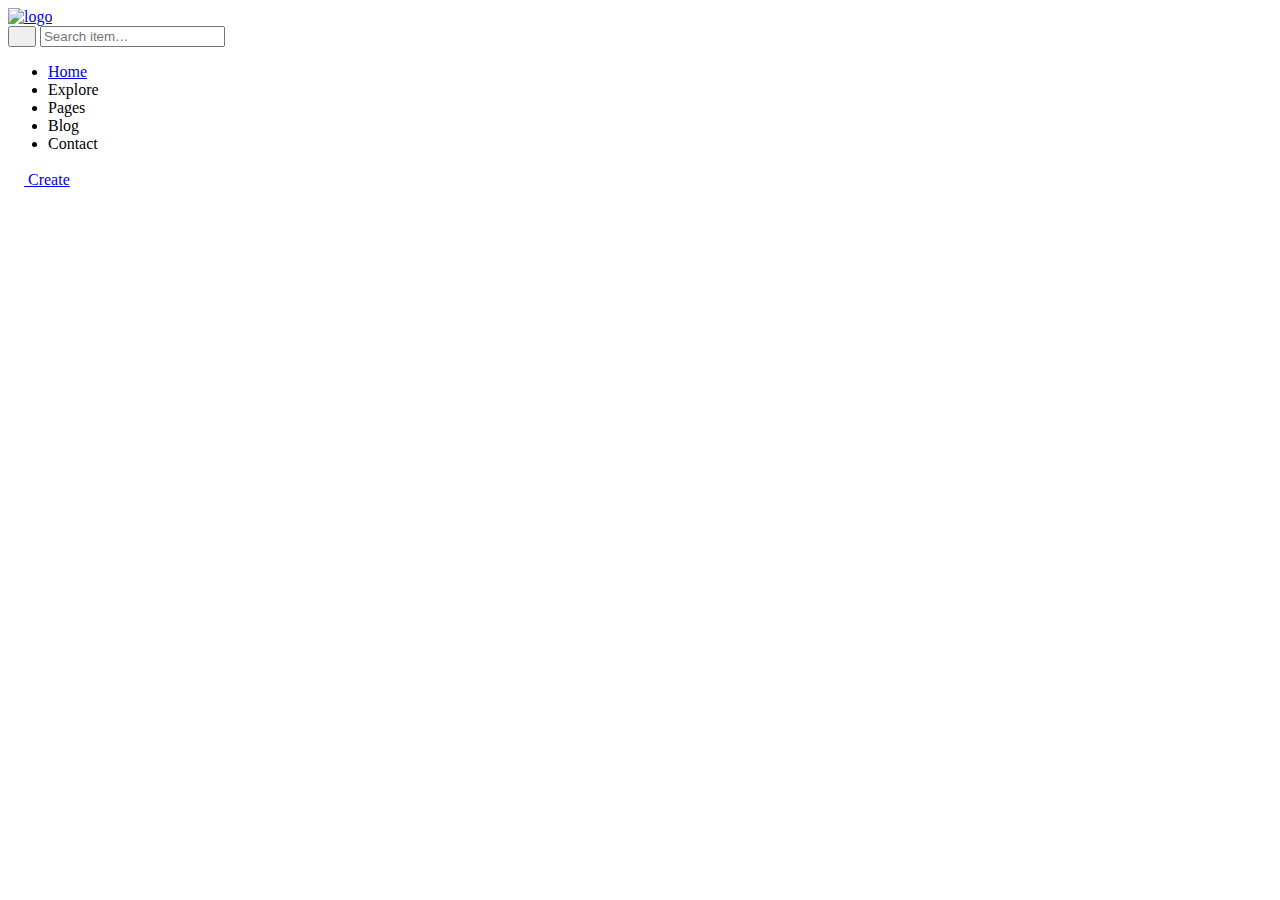
==== index.html @ 5efc287f "first commit" ====
<!DOCTYPE html>
<html lang="en">
<head>
    <meta charset="UTF-8">
    <meta http-equiv="X-UA-Compatible" content="IE=edge">
    <meta name="viewport" content="width=, initial-scale=1.0">
    <title>Anefty || NFT Marketplace</title>
    <link rel="icon" href="HTML_Template/favicon.png">
    <link rel="stylesheet" href="estilos.css">
</head>

<body>

    <header class="header">
        <div class="header-main">
            <div class="logo">
                <a href="#">
                    <img src="HTML_template/assets/img/sticky-logo.svg" alt="logo">
                </a>
            </div>

            <form class="search" action="#">
                <div class="form-group">
                    <button type="submit">
                        <img src="HTML_Template/assets/img/icons/search.svg" alt="search-button">
                    </button>

                    <input type="text" class="form-control" placeholder="Search item…">
                </div>
            </form>

            <nav class="nav-desktop">
                <ul class="nav_label">
                    <li> <a href="#">Home</a></li>
                    <li>Explore</li>
                    <li>Pages</li>
                    <li>Blog</li>
                    <li>Contact</li>
                </ul>
            </nav>

            <div class="create">
                <a href="#">
                    <img src="HTML_Template/assets/img/icons/create-icon.svg" alt="create" class="create_icon"> Create
                </a>
            </div>

        </div>
    </header>

</body>
</html>
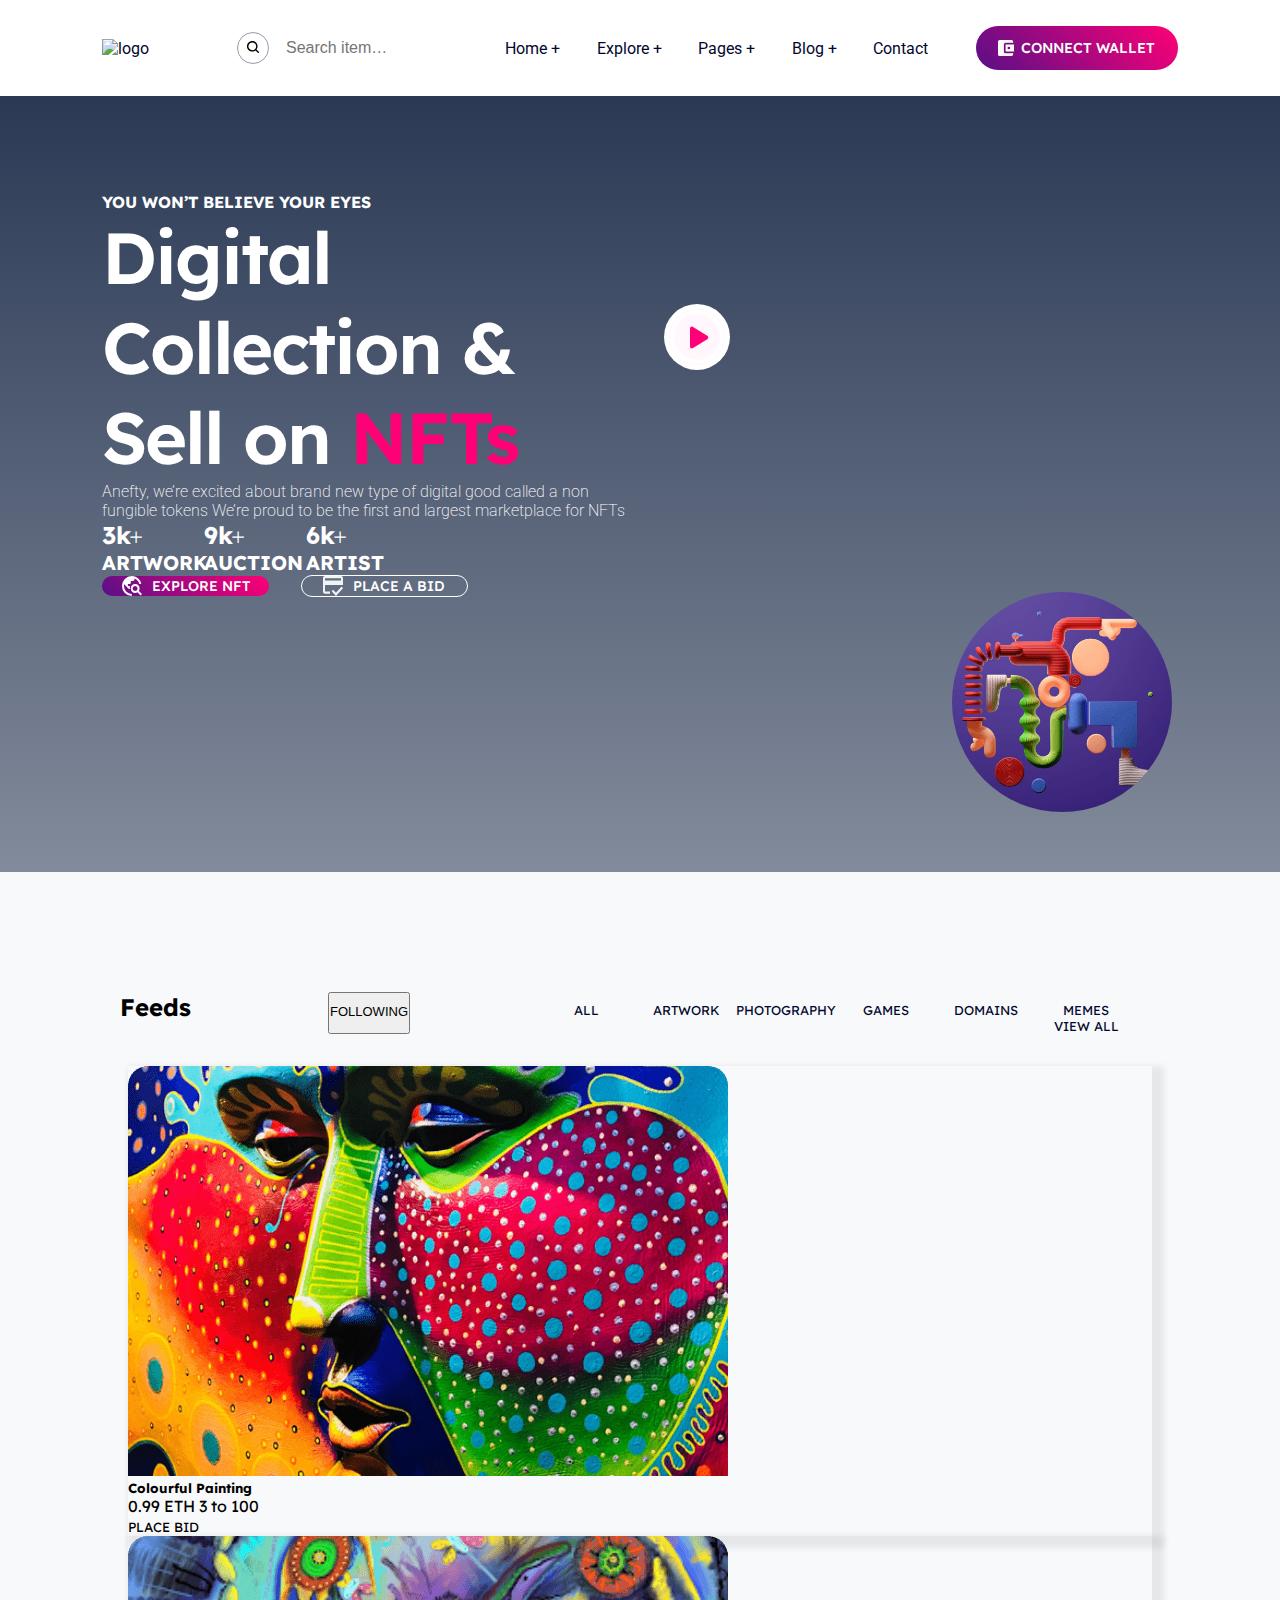
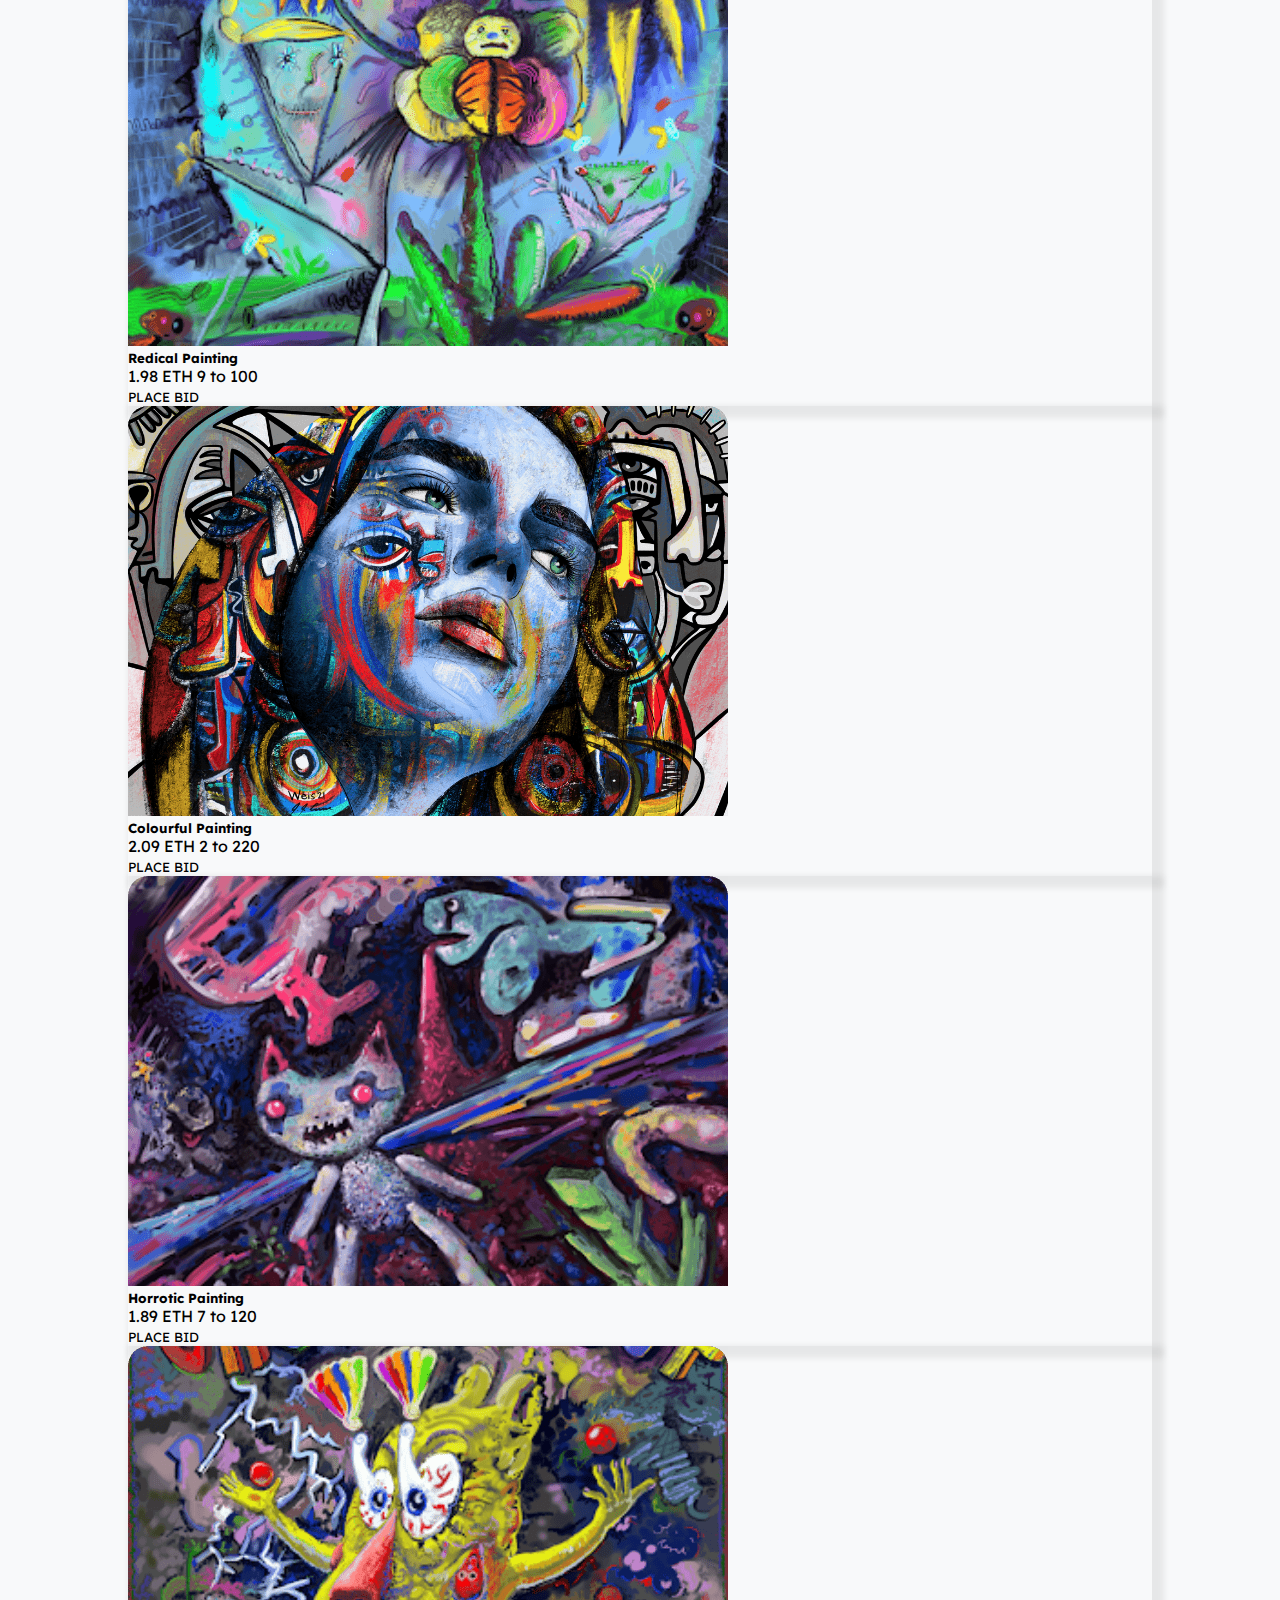
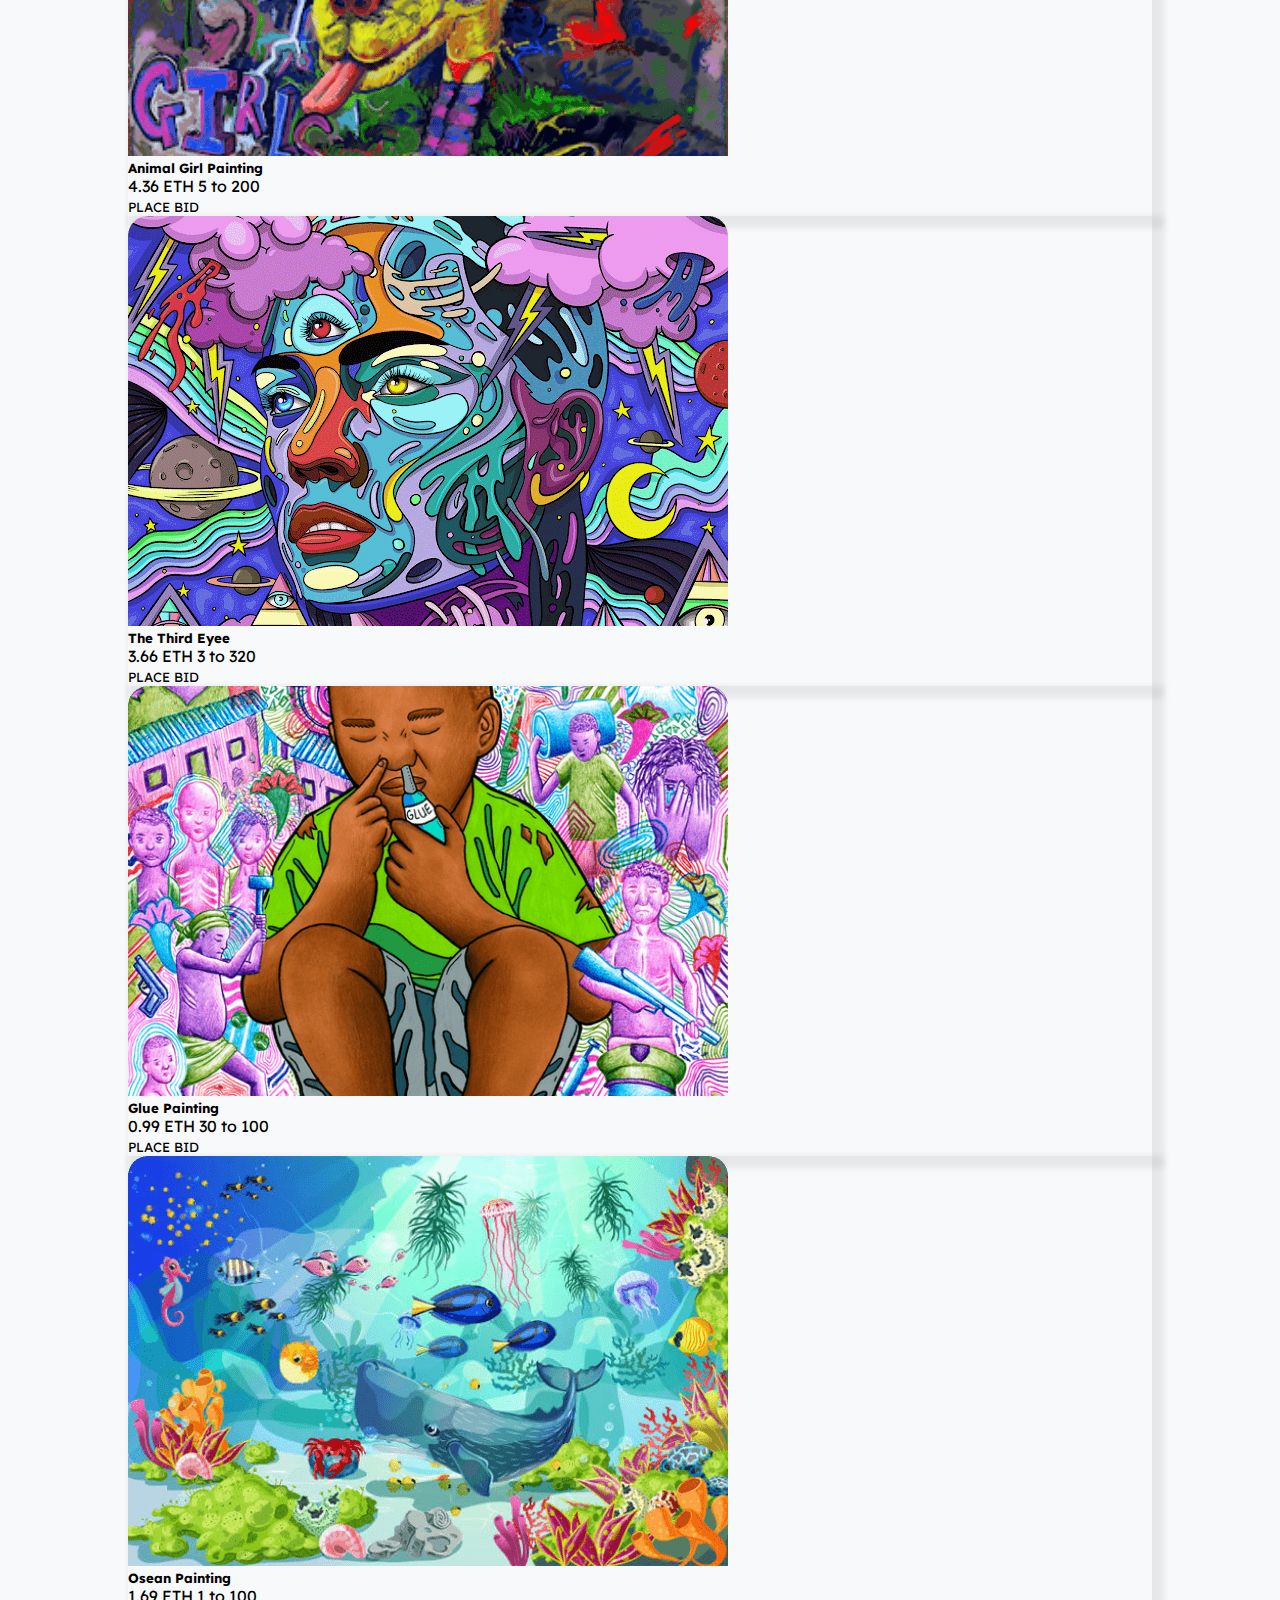
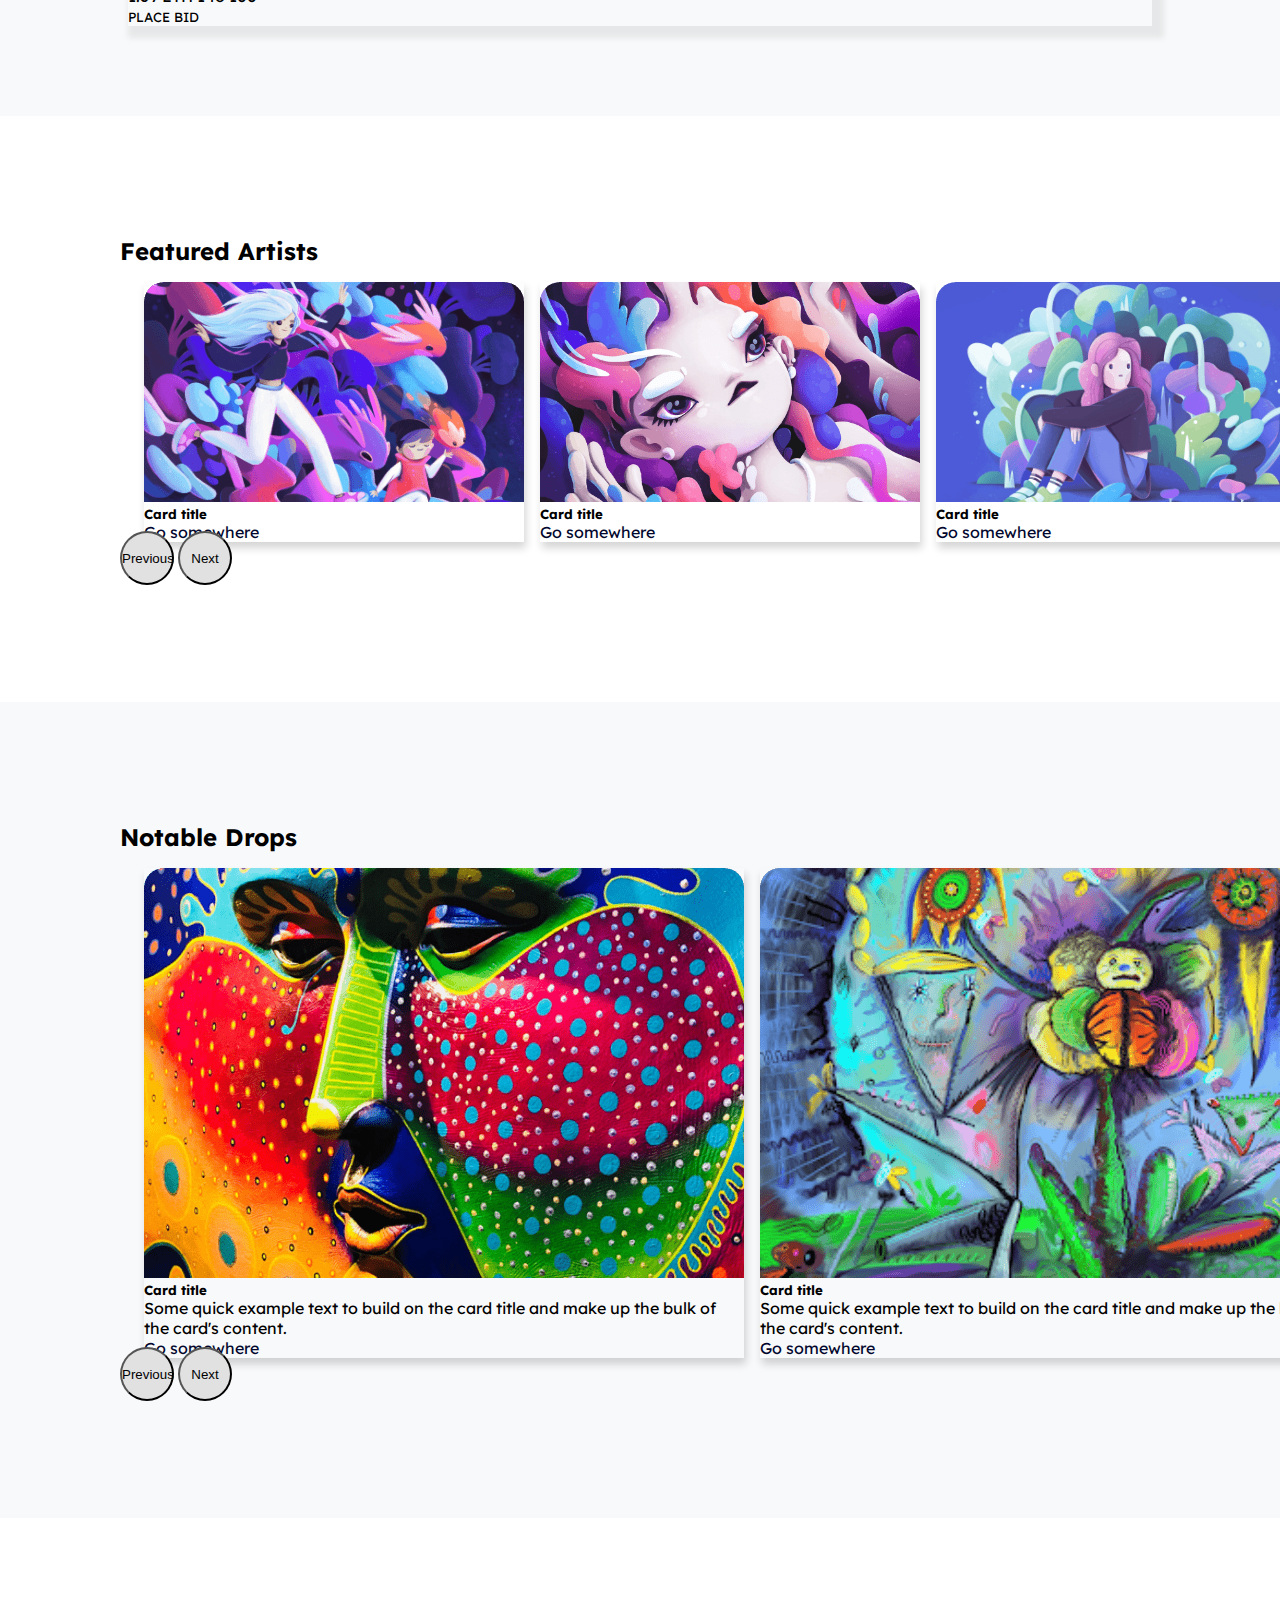
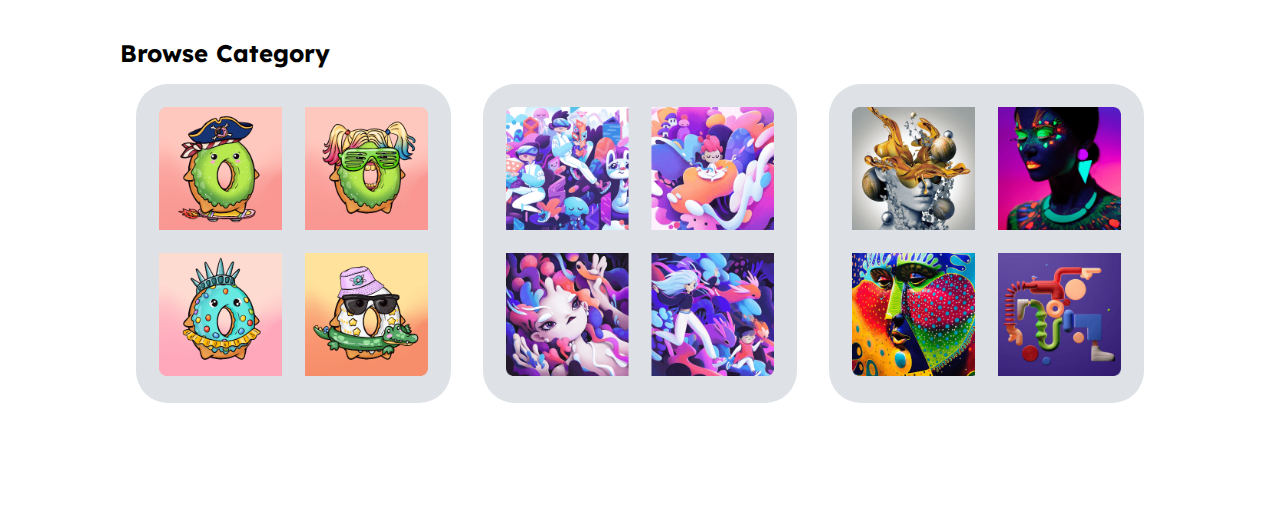
==== commit 34b72022: "estructura basica de header, banner, feeds, featured artists, notable drops, browse category" ====
--- a/index.html
+++ b/index.html
@@ -3,50 +3,428 @@
 <head>
     <meta charset="UTF-8">
     <meta http-equiv="X-UA-Compatible" content="IE=edge">
-    <meta name="viewport" content="width=, initial-scale=1.0">
+    <meta name="viewport" content="width=device-width, initial-scale=1">
     <title>Anefty || NFT Marketplace</title>
+
+    <!-- bootstrap -->
+    
+    <link href="https://cdn.jsdelivr.net/npm/bootstrap@5.2.2/dist/css/bootstrap.min.css" rel="stylesheet" integrity="sha384-Zenh87qX5JnK2Jl0vWa8Ck2rdkQ2Bzep5IDxbcnCeuOxjzrPF/et3URy9Bv1WTRi" crossorigin="anonymous">
+
+    <!----------- FAVICON ----------->
     <link rel="icon" href="HTML_Template/favicon.png">
+
+    <!----------- STYLESHEET ----------->
     <link rel="stylesheet" href="estilos.css">
 </head>
 
 <body>
-
+<!----------- HEADER ----------->
     <header class="header">
         <div class="header-main">
-            <div class="logo">
-                <a href="#">
-                    <img src="HTML_template/assets/img/sticky-logo.svg" alt="logo">
-                </a>
-            </div>
-
+            <!----------- LOGO ----------->
+
+            <a href="#" class="logo">
+                    <img class="logo-header" src="HTML_template/assets/img/sticky-logo.svg" alt="logo">
+            </a>
+
+            <!-----------SEARCH BAR ----------->
             <form class="search" action="#">
                 <div class="form-group">
-                    <button type="submit">
+                    <button id="submit">
                         <img src="HTML_Template/assets/img/icons/search.svg" alt="search-button">
                     </button>
 
                     <input type="text" class="form-control" placeholder="Search item…">
                 </div>
             </form>
-
-            <nav class="nav-desktop">
-                <ul class="nav_label">
-                    <li> <a href="#">Home</a></li>
-                    <li>Explore</li>
-                    <li>Pages</li>
-                    <li>Blog</li>
-                    <li>Contact</li>
-                </ul>
+            <!----------- NAVEGATION ----------->
+            <nav class="nav-label">
+                <a href="#">Home  +</a>
+                <a href="">Explore  +</a>
+                <a href="">Pages  +</a>
+                <a href="">Blog  +</a>
+                <a href="">Contact</a>
             </nav>
-
-            <div class="create">
-                <a href="#">
-                    <img src="HTML_Template/assets/img/icons/create-icon.svg" alt="create" class="create_icon"> Create
-                </a>
-            </div>
-
+            <!-----------  BUTTON ----------->
+            <div class="button-connect">
+                    <button class="connect-wallet">
+                        <img class="icon-wallet" src="HTML_Template/assets/img/icons/wallet-white.svg" alt="wallet">
+                        <p>CONNECT WALLET</p>
+                    </button>
+            </div>
         </div>
     </header>
-
+<!----------- HEADER END----------->
+
+
+<!----------- BANNER ----------->
+
+    <div class="banner">
+        <div class="banner-container">
+            <div class="info-container">
+                <h4>YOU WON’T BELIEVE YOUR EYES</h4>
+                <h1>Digital Collection & Sell on <span>NFTs</span> </h1>
+                <p class="banner-p">Anefty, we’re excited about brand new type of digital good called a non fungible tokens We’re proud to be the first and largest marketplace for NFTs</p>
+    
+                <div class="numbers">
+                    <div class="indv-numbers">
+                        <h3>3k</h3><span class="plus">+</span><h5>ARTWORK</h5>
+                    </div>
+                    <div class="indv-numbers">
+                        <h3>9k</h3><span class="plus">+</span><h5>AUCTION</h5>
+                    </div>
+                    <div class="indv-numbers">
+                        <h3>6k</h3><span class="plus">+</span><h5>ARTIST</h5>
+                    </div>
+                </div>
+    
+                <div class="banner-buttons">
+                    <button class="explore">
+                        <img src="HTML_Template/assets/img/icons/discover.svg" alt="explore">
+                        <p>EXPLORE NFT</p>
+                    </button>
+    
+                    <button class="bid">
+                        <img src="HTML_Template/assets/img/icons/bid.svg" alt="explore">
+                        <p>PLACE A BID</p>
+                    </button>
+                </div>
+            </div>
+            
+            <div class="img-container">
+                <div class="img-principal">
+                    <img src="html_template/assets/1664553239012.jpeg" alt="banner-image">
+                </div>
+                <div class="img-play">
+                    <img src="HTML_Template/assets/img/icons/play2.svg" alt="play">
+                </div>
+                <div class="img-secundaria">
+                    <img src="HTML_Template/assets/banner-small-img.png" alt="banner-image">
+                </div>
+            </div>
+        </div>
+    </div>
+
+<!-- FEEDS -->
+    <section class="sections">
+
+        <div id=second-section class="section-general">
+            <div class="feeds">
+                <div class="header-feeds">
+                    <div class="feeds-titulo">
+                        <h2>Feeds</h2>
+                    </div>
+                     <div class="follow-button">
+                        <button class="follow-button">FOLLOWING</button> 
+                    </div>
+                        
+                    <div class="feeds-menu">
+                        <div class="menu-options">
+                            <a href="#">ALL</a>
+                            <a href="#">ARTWORK</a>
+                            <a href="#">PHOTOGRAPHY</a>
+                            <a href="#">GAMES</a>
+                            <a href="#">DOMAINS</a>
+                            <a href="#">MEMES</a>
+                            <a class="view-all" href="#">VIEW ALL</a>
+                        </div>
+                    </div>
+                                                        
+                </div>
+            </div>
+        
+
+        <div class="row row-cols-2 row-cols-md-4 g-4">
+            <div class="col">
+              <div class="card h-100">
+                <img src="imagenes/product9.png" class="card-img-top" alt="...">
+                <div class="card-body">
+                  <h5 class="card-title">Colourful Painting</h5>
+                  <p class="card-text">0.99 ETH 3 to 100</p>
+                </div>
+                <div class="card-footer">
+                  <small class="text-muted">PLACE BID</small>
+                </div>
+              </div>
+            </div>
+            <div class="col">
+              <div class="card h-100">
+                <img src="imagenes/product10.png" class="card-img-top" alt="...">
+                <div class="card-body">
+                  <h5 class="card-title">Redical Painting</h5>
+                  <p class="card-text">1.98 ETH 9 to 100</p>
+                </div>
+                <div class="card-footer">
+                  <small class="text-muted">PLACE BID</small>
+                </div>
+              </div>
+            </div>
+            <div class="col">
+              <div class="card h-100">
+                <img src="imagenes/product11.png" class="card-img-top" alt="...">
+                <div class="card-body">
+                  <h5 class="card-title">Colourful Painting</h5>
+                  <p class="card-text">2.09 ETH 2 to 220</p>
+                </div>
+                <div class="card-footer">
+                  <small class="text-muted">PLACE BID</small>
+                </div>
+              </div>
+            </div>
+            <div class="col">
+                <div class="card h-100">
+                  <img src="imagenes/product12.png" class="card-img-top" alt="...">
+                  <div class="card-body">
+                    <h5 class="card-title">Horrotic Painting</h5>
+                    <p class="card-text">1.89 ETH 7 to 120</p>
+                  </div>
+                  <div class="card-footer">
+                    <small class="text-muted">PLACE BID</small>
+                  </div>
+                </div>
+              </div>
+              <div class="col">
+                <div class="card h-100">
+                  <img src="imagenes/product13.png" class="card-img-top" alt="...">
+                  <div class="card-body">
+                    <h5 class="card-title">Animal Girl Painting</h5>
+                    <p class="card-text">4.36 ETH 5 to 200</p>
+                  </div>
+                  <div class="card-footer">
+                    <small class="text-muted">PLACE BID</small>
+                  </div>
+                </div>
+              </div>
+              <div class="col">
+                <div class="card h-100">
+                  <img src="imagenes/product14.png" class="card-img-top" alt="...">
+                  <div class="card-body">
+                    <h5 class="card-title">The Third Eyee</h5>
+                    <p class="card-text">3.66 ETH 3 to 320</p>
+                  </div>
+                  <div class="card-footer">
+                    <small class="text-muted">PLACE BID</small>
+                  </div>
+                </div>
+              </div>
+              <div class="col">
+                <div class="card h-100">
+                  <img src="imagenes/product15.png" class="card-img-top" alt="...">
+                  <div class="card-body">
+                    <h5 class="card-title">Glue Painting</h5>
+                    <p class="card-text">0.99 ETH 30 to 100</p>
+                  </div>
+                  <div class="card-footer">
+                    <small class="text-muted">PLACE BID</small>
+                  </div>
+                </div>
+              </div>
+              <div class="col">
+                <div class="card h-100">
+                  <img src="imagenes/product16.png" class="card-img-top" alt="...">
+                  <div class="card-body">
+                    <h5 class="card-title">Osean Painting</h5>
+                    <p class="card-text">1.69 ETH 1 to 100</p>
+                  </div>
+                  <div class="card-footer">
+                    <small class="text-muted">PLACE BID</small>
+                  </div>
+                </div>
+              </div>
+          </div>
+        </div>
+    </section>
+
+    <section id="third-section" class="section-general">
+        <div class="Featured-Artists">
+            <div class="feat-art-titulo">
+                <h2>Featured Artists</h2>
+
+                <div class="carousel-card">
+                    <div id="carouselExampleControls" class="carousel slide" data-bs-ride="carousel">
+                        <div class="carousel-inner">
+                          <div class="carousel-item active">
+                            <div class="card">
+                                <img src="imagenes/fa-cover1.png" class="card-img-top" alt="...">
+                                <div class="card-body">
+                                  <h5 class="card-title">Card title</h5>
+                                  <a href="#" class="btn btn-primary">Go somewhere</a>
+                                </div>
+                              </div>
+                          </div>
+                          <div class="carousel-item">
+                            <div class="card">
+                                <img src="imagenes/fa-cover2.png" class="card-img-top" alt="...">
+                                <div class="card-body">
+                                  <h5 class="card-title">Card title</h5>
+                                  <a href="#" class="btn btn-primary">Go somewhere</a>
+                                </div>
+                              </div>
+                          </div>
+                          <div class="carousel-item">
+                            <div class="card">
+                                <img src="imagenes/fa-cover3.png" class="card-img-top" alt="...">
+                                <div class="card-body">
+                                  <h5 class="card-title">Card title</h5>
+                                  <a href="#" class="btn btn-primary">Go somewhere</a>
+                                </div>
+                              </div>
+                          </div>
+                          <div class="carousel-item">
+                            <div class="card">
+                                <img src="imagenes/fa-cover4.png" class="card-img-top" alt="...">
+                                <div class="card-body">
+                                  <h5 class="card-title">Card title</h5>
+                                  <a href="#" class="btn btn-primary">Go somewhere</a>
+                                </div>
+                              </div>
+                          </div>
+                          <div class="carousel-item">
+                            <div class="card">
+                                <img src="imagenes/fa-cover5.png" class="card-img-top" alt="...">
+                                <div class="card-body">
+                                  <h5 class="card-title">Card title</h5>
+                                  <a href="#" class="btn btn-primary">Go somewhere</a>
+                                </div>
+                              </div>
+                          </div>
+                          <div class="carousel-item">
+                            <div class="card">
+                                <img src="imagenes/fa-cover6.png" class="card-img-top" alt="...">
+                                <div class="card-body">
+                                  <h5 class="card-title">Card title</h5>
+                                  <a href="#" class="btn btn-primary">Go somewhere</a>
+                                </div>
+                              </div>
+                          </div>
+                        </div>
+
+                        <div class="swiper-nav">
+                            <button class="carousel-control-prev" type="button" data-bs-target="#carouselExampleControls" data-bs-slide="prev">
+                            <span class="carousel-control-prev-icon" aria-hidden="true"></span>
+                            <span class="visually-hidden">Previous</span>
+                            </button>
+                            <button class="carousel-control-next" type="button" data-bs-target="#carouselExampleControls" data-bs-slide="next">
+                            <span class="carousel-control-next-icon" aria-hidden="true"></span>
+                            <span class="visually-hidden">Next</span>
+                            </button>
+                        </div>
+                </div>
+                    
+            </div>
+        </div>
+    </section>
+
+    <section id="four-section" class="section-general">
+        <div class="notable-drops">
+            <div class="not-drops-titulo">
+                <h2>Notable Drops</h2>
+
+                <div class="carousel-card">
+                    <div id="carouselExampleControls" class="carousel slide" data-bs-ride="carousel">
+                        <div class="carousel-inner">
+                          <div class="carousel-item active">
+                            <div class="card">
+                                <img src="imagenes/product9.png" class="card-img-top" alt="...">
+                                <div class="card-body">
+                                  <h5 class="card-title">Card title</h5>
+                                  <p class="card-text">Some quick example text to build on the card title and make up the bulk of the card's content.</p>
+                                  <a href="#" class="btn btn-primary">Go somewhere</a>
+                                </div>
+                              </div>
+                          </div>
+                          <div class="carousel-item">
+                            <div class="card">
+                                <img src="imagenes/product10.png" class="card-img-top" alt="...">
+                                <div class="card-body">
+                                  <h5 class="card-title">Card title</h5>
+                                  <p class="card-text">Some quick example text to build on the card title and make up the bulk of the card's content.</p>
+                                  <a href="#" class="btn btn-primary">Go somewhere</a>
+                                </div>
+                              </div>
+                          </div>
+                          <div class="carousel-item">
+                            <div class="card">
+                                <img src="imagenes/product11.png" class="card-img-top" alt="...">
+                                <div class="card-body">
+                                  <h5 class="card-title">Card title</h5>
+                                  <p class="card-text">Some quick example text to build on the card title and make up the bulk of the card's content.</p>
+                                  <a href="#" class="btn btn-primary">Go somewhere</a>
+                                </div>
+                              </div>
+                          </div>
+                          <div class="carousel-item">
+                            <div class="card">
+                                <img src="imagenes/product12.png" class="card-img-top" alt="...">
+                                <div class="card-body">
+                                  <h5 class="card-title">Card title</h5>
+                                  <p class="card-text">Some quick example text to build on the card title and make up the bulk of the card's content.</p>
+                                  <a href="#" class="btn btn-primary">Go somewhere</a>
+                                </div>
+                              </div>
+                          </div>
+                          <div class="carousel-item">
+                            <div class="card">
+                                <img src="imagenes/product13.png" class="card-img-top" alt="...">
+                                <div class="card-body">
+                                  <h5 class="card-title">Card title</h5>
+                                  <p class="card-text">Some quick example text to build on the card title and make up the bulk of the card's content.</p>
+                                  <a href="#" class="btn btn-primary">Go somewhere</a>
+                                </div>
+                              </div>
+                          </div>
+                          <div class="carousel-item">
+                            <div class="card">
+                                <img src="imagenes/product14.png" class="card-img-top" alt="...">
+                                <div class="card-body">
+                                  <h5 class="card-title">Card title</h5>
+                                  <p class="card-text">Some quick example text to build on the card title and make up the bulk of the card's content.</p>
+                                  <a href="#" class="btn btn-primary">Go somewhere</a>
+                                </div>
+                              </div>
+                          </div>
+                        </div>
+
+                        <div class="swiper-nav">
+                            <button class="carousel-control-prev" type="button" data-bs-target="#carouselExampleControls" data-bs-slide="prev">
+                            <span class="carousel-control-prev-icon" aria-hidden="true"></span>
+                            <span class="visually-hidden">Previous</span>
+                            </button>
+                            <button class="carousel-control-next" type="button" data-bs-target="#carouselExampleControls" data-bs-slide="next">
+                            <span class="carousel-control-next-icon" aria-hidden="true"></span>
+                            <span class="visually-hidden">Next</span>
+                            </button>
+                        </div>
+                </div>
+                    
+            </div>
+        </div>
+    </section>
+
+    <section id="fith-section" class="section-general">
+        <div class="notable-drops">
+            <div class="not-drops-titulo">
+                <h2>Browse Category</h2>
+            </div>
+            <div class="not-drop-container">
+                <div id=not-drop-indv-left class="not-drop-indv">
+                    <img src="imagenes/cat1.png" alt="Art Painting">
+                </div>
+                <div class="not-drop-indv">
+                    <img src="imagenes/cat2.png" alt="Trading Painting">
+                </div>
+                <div class="not-drop-indv">
+                    <img src="imagenes/cat3.png" alt="Virtual Painting">
+                </div>
+            </div>
+            
+
+
+    </section>            
+
+
+    <script src="https://code.jquery.com/jquery-3.6.0.min.js" integrity="sha256-/xUj+3OJU5yExlq6GSYGSHk7tPXikynS7ogEvDej/m4=" crossorigin="anonymous"></script>
+
+    <script src="https://cdn.jsdelivr.net/npm/bootstrap@5.2.2/dist/js/bootstrap.bundle.min.js" integrity="sha384-OERcA2EqjJCMA+/3y+gxIOqMEjwtxJY7qPCqsdltbNJuaOe923+mo//f6V8Qbsw3" crossorigin="anonymous"></script>
 </body>
 </html>--- a/estilos.css
+++ b/estilos.css
@@ -0,0 +1,352 @@
+@import url('https://fonts.googleapis.com/css2?family=Lexend:wght@100;200;300;400;500;600;700;800;900&family=Roboto:ital,wght@0,300;0,400;1,900&display=swap');
+
+:root {
+    --c1: #ff0076;
+    --c2: #590f87;
+    --title-color: #02072e;
+    --text-color: #666666;
+    --border-color: #dddddd;
+    --white: #ffffff;
+    --black: #000000;
+    --body-bg: #071838;
+    --title-font: "Lexend", sans-serif;
+    --body-font: "Roboto", sans-serif;
+  }
+
+/* =======BASIC CSS======== */
+*{
+    margin: 0;
+    padding: 0;
+    box-sizing: border-box;
+}
+
+html,body{
+    margin: 0;
+    padding: 0;
+    font-family: 'Roboto', sans-serif;
+}
+
+/* =======HEADER======== */
+
+.header{
+    width: 100%;
+    position: absolute;
+    z-index: 1;
+    background-color: white;
+}
+
+.header-main{
+    height: 6rem;
+    display: grid;
+    grid-template-columns: 1.1fr 2fr 4.2fr 1.8fr;
+    padding: 1rem 0;
+    margin: 0 8%;
+}
+
+.logo{
+    width: 100%;
+    display: flex;
+    align-items: center;
+}
+
+.logo .logo-header{
+    width: 7.75rem;
+}
+
+.search{
+    display: flex;
+    align-items: center;
+    font-family: 'Roboto', sans-serif;
+}
+
+#submit{
+    min-width: 2rem;
+    height: 2rem;
+    background-color: transparent;
+    border: 1px solid rgba(44,58,85,.5);
+    border-radius: 50%;
+    margin-left: 0.3rem;
+}
+
+.form-control{
+    width: 70%;
+    font-size: 1rem;
+    border: none;
+    padding-left: 0.8rem;
+}
+
+.nav-label{
+    display: flex;
+    flex-direction: rows;
+    justify-content: space-evenly;
+    align-items: center;
+}
+
+a{
+    text-decoration: none;
+    color: #02072E;
+}
+
+a:hover{
+    color: #ff0076;
+    transition: ease 0.3s;
+}
+
+.button-connect{
+    display: flex;
+    justify-content: flex-end;
+    align-items: center;
+}
+
+.connect-wallet{
+    font-family: 'Lexend', sans-serif;
+    font-size: 0.9rem;
+    font-weight: 500;
+    width: 95%;
+    height: 69%;
+    display: flex;
+    justify-content: center;
+    align-items: center;
+    color: white;
+    background: linear-gradient(45deg,#590f87 0,#ff0076);
+    border: none;
+    border-radius: 3rem;
+}
+
+.icon-wallet{
+    margin-right: 0.45rem;
+}
+
+/* =======BANNER======== */
+
+.banner{
+    width: 100%;
+    height: 54.5rem;
+    padding-top: 12rem;
+    position: relative;
+    background-image: linear-gradient(rgba(7,24,56,0.9), rgba(7,24,56,0.5)), url(html_template/assets/img/bg/banner-bg4.png);
+    background-position: bottom;
+    background-repeat: no-repeat;
+    background-size: 250%;
+ 
+}
+
+.banner-container{
+    display: grid;
+    grid-template-columns: 1fr 1fr;
+    margin: 0 8%;
+}
+
+.info-container{
+    color: #fff;
+    font-family: 'Lexend', sans-serif;
+    font-size: 16px;
+    font-weight: 200;
+}
+
+.info-container h1{
+    font-size: 72px;
+    font-weight: 600;
+    letter-spacing: -2px;
+}
+
+.info-container h1 span{
+    color: #ff0076;
+}
+
+.info-container .banner-p{
+    font-family: 'Roboto', sans-serif;
+}
+
+p{
+    margin-bottom: 0;
+}
+
+.numbers{
+    display: grid;
+    grid-template-columns: 10% 10% 10%;
+    gap: 3rem;
+    font-family: 'Lexend', sans-serif;
+    font-size: 24px;
+    font-weight: 200;
+}
+
+.indv-numbers{
+    display: grid;
+    grid-template-columns: 50% 50%;
+}
+
+h3, .plus{
+    font-size: 24px;
+    font-weight: 00;
+}
+
+.banner-buttons{
+    display: flex;
+    justify-content: flex-start;
+    align-items: center;
+
+}
+
+.banner-buttons p{
+    margin-left: 10px;
+}
+
+.explore, .bid{
+    width: 31%;
+    height: 28%;
+    color: white;
+    border-radius: 3rem;
+    display: flex;
+    justify-content: center;
+    align-items: center;
+    font-family: 'Lexend', sans-serif;
+    font-size: 14px;
+    font-weight: 500;
+    margin-right: 2rem;
+}
+
+.explore{
+    background: linear-gradient(45deg,#590f87 0,#ff0076);
+    border: none;
+}
+
+.bid{
+    background: transparent;
+    border: 1px solid #fff;
+    border-radius: 3rem;
+}
+
+.img-container{
+    overflow: hidden;
+    margin-left: 1.5rem;
+}
+.img-principal{
+    width: 30.625rem;
+    height: 43.25rem;
+    border-radius: 20rem;
+    overflow: hidden;
+    display: flex;
+    justify-content: center;
+    align-items: center;
+    
+}
+
+.img-principal img{
+    width: 48rem;
+    height: 58rem;
+    padding-left: 1rem;
+
+}
+
+.img-play{
+    position: absolute;
+    top: 19rem;
+}
+
+.img-secundaria{
+    width: 13.75rem;
+    height: 13.75rem;
+    position: absolute;
+    top: 37rem;
+    right: 6.75rem;
+    overflow: hidden;
+    border-radius: 50%;
+}
+
+.section-general{
+    padding: 120px 120px 90px;
+    font-family: var(--title-font);
+}
+
+#second-section, #four-section{
+    background-color: #f8f9fa;
+}
+  
+.header-feeds{
+    margin: 0 auto;
+    display: grid;
+    grid-template-columns: 1fr 1fr 3fr;
+}
+  
+  
+.feeds-titulo, .follow-button, .feeds-menu{
+    display: flex;
+}
+  
+button.follow-button{
+    font-size: 13px;
+    padding-top: 10px;
+}
+  
+.menu-options{
+    font-size: 13px;
+    padding-top: 10px;
+    display: grid;
+    grid-template-rows: 2fr;
+    grid-template-columns: 1fr 1fr 1fr 1fr 1fr 1fr;
+}
+  
+.menu-options .view-all{
+    grid-area: 6 / 6 / 6 / 6 ;
+}
+  
+.menu-options a{
+    display: flex;
+    justify-content: center;
+}
+  
+.row.row-cols-2.row-cols-md-4.g-4{
+    margin-top: 2rem;
+}
+
+.card.h-100{
+    border: none;
+    box-shadow: 6px 6px 6px 6px rgba(161, 161, 161, 0.2)
+}
+
+.carousel-inner{
+    padding: 1em;
+}
+.card{
+    margin: 0 .5em;
+    box-shadow: 2px 6px 8px 0 rgba(22, 22, 26, 0.18);
+    border: none;
+}
+.carousel-control-prev, .carousel-control-next{
+    background-color: #e1e1e1;
+    width: 6vh;
+    height: 6vh;
+    border-radius: 50%;
+    top: 50%;
+    transform: translateY(-50%);
+    
+}
+
+.not-drop-container{
+    display: grid;
+    grid-template-columns: 1fr 1fr 1fr;
+}
+
+.not-drop-indv{
+    background-color: #dee2e6;
+    border-radius: 2rem;
+    margin: 1rem;
+}
+
+.not-drop-indv img{
+    width: 100%;
+}
+
+
+
+@media (min-width: 768px) {
+    .carousel-inner {
+      display: flex;
+    }
+    .carousel-item {
+      margin-right: 0;
+      flex: 0 0 33.333333%;
+      display: block;
+    }
+  }
